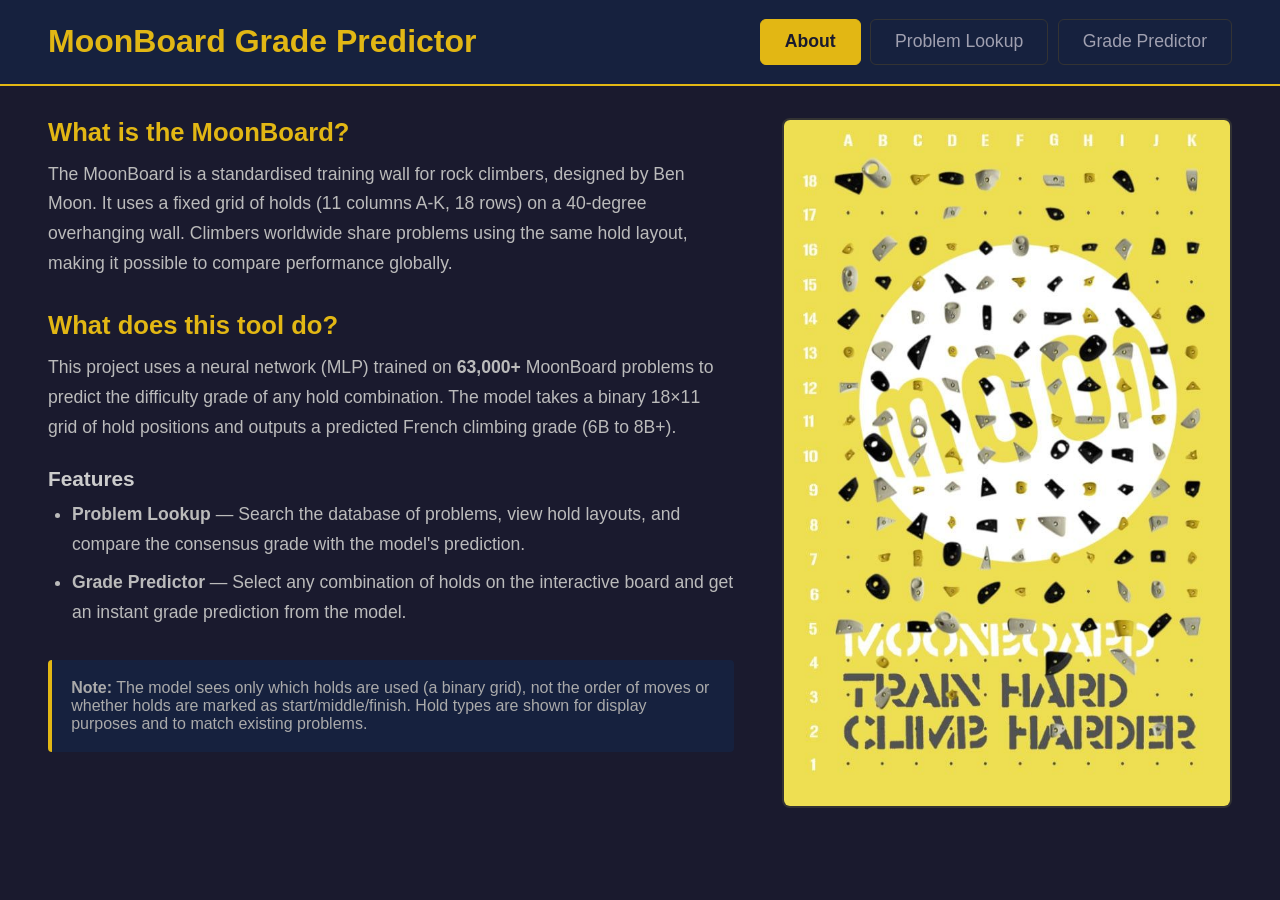
==== docs/index.html @ d5d6dbaf "Add static GitHub Pages build (in-browser inference, no backend) Eliminate the FastAPI/TensorFlow ba" ====
<!DOCTYPE html>
<html lang="en">
<head>
  <meta charset="UTF-8">
  <meta name="viewport" content="width=device-width, initial-scale=1.0">
  <title>MoonBoard Grade Predictor</title>
  <link rel="stylesheet" href="css/style.css">
</head>
<body>
  <header>
    <h1>MoonBoard Grade Predictor</h1>
    <nav>
      <button class="nav-btn active" data-view="about">About</button>
      <button class="nav-btn" data-view="lookup">Problem Lookup</button>
      <button class="nav-btn" data-view="create">Grade Predictor</button>
    </nav>
  </header>

  <!-- About View -->
  <main id="view-about" class="view active">
    <div class="about-content">
      <div class="about-text">
        <h2>What is the MoonBoard?</h2>
        <p>The MoonBoard is a standardised training wall for rock climbers, designed by Ben Moon.
           It uses a fixed grid of holds (11 columns A-K, 18 rows) on a 40-degree overhanging wall.
           Climbers worldwide share problems using the same hold layout, making it possible to
           compare performance globally.</p>
        <h2>What does this tool do?</h2>
        <p>This project uses a neural network (MLP) trained on <strong id="stat-total">63,000+</strong>
           MoonBoard problems to predict the difficulty grade of any hold combination.
           The model takes a binary 18&times;11 grid of hold positions and outputs a predicted
           French climbing grade (6B to 8B+).</p>
        <h3>Features</h3>
        <ul>
          <li><strong>Problem Lookup</strong> &mdash; Search the database of problems, view hold layouts,
              and compare the consensus grade with the model's prediction.</li>
          <li><strong>Grade Predictor</strong> &mdash; Select any combination of holds on the interactive
              board and get an instant grade prediction from the model.</li>
        </ul>
        <div class="about-note">
          <strong>Note:</strong> The model sees only which holds are used (a binary grid),
          not the order of moves or whether holds are marked as start/middle/finish.
          Hold types are shown for display purposes and to match existing problems.
        </div>
      </div>
      <div class="about-image">
        <img src="assets/mbsetup-2016.jpg" alt="MoonBoard 2016 Setup" />
      </div>
    </div>
  </main>

  <!-- Lookup View -->
  <main id="view-lookup" class="view">
    <div class="lookup-layout">
      <div class="lookup-sidebar">
        <div class="search-controls">
          <input type="text" id="search-input" placeholder="Search problems..." />
          <div class="filter-row">
            <select id="grade-filter">
              <option value="">All grades</option>
            </select>
            <label class="checkbox-label">
              <input type="checkbox" id="benchmark-filter" /> Benchmark
            </label>
          </div>
        </div>
        <div id="results-list" class="results-list"></div>
        <div id="pagination" class="pagination"></div>
      </div>
      <div class="lookup-main">
        <div class="board-container" id="lookup-board-container">
          <img id="lookup-board-img" src="assets/mbsetup-2016.jpg" alt="MoonBoard" />
          <canvas id="lookup-board-canvas"></canvas>
        </div>
        <div id="problem-details" class="problem-details">
          <p class="placeholder-text">Select a problem from the list to view details.</p>
        </div>
      </div>
    </div>
  </main>

  <!-- Create View -->
  <main id="view-create" class="view">
    <div class="create-layout">
      <div class="create-main">
        <div class="board-container" id="create-board-container">
          <img id="create-board-img" src="assets/mbsetup-2016.jpg" alt="MoonBoard" />
          <canvas id="create-board-canvas"></canvas>
        </div>
        <div class="hold-type-selector">
          <span>Hold type:</span>
          <label><input type="radio" name="hold-type" value="start" /> Start</label>
          <label><input type="radio" name="hold-type" value="middle" checked /> Middle</label>
          <label><input type="radio" name="hold-type" value="end" /> Finish</label>
        </div>
      </div>
      <div class="create-sidebar">
        <h3>Selected Holds</h3>
        <div id="selected-holds-list" class="selected-holds-list"></div>
        <button id="predict-btn" class="predict-btn" disabled>Predict Grade</button>
        <button id="clear-btn" class="clear-btn">Clear All</button>
        <div id="prediction-result" class="prediction-result"></div>
      </div>
    </div>
  </main>

  <script type="module" src="js/app.js"></script>
</body>
</html>
---- docs/css/style.css ----
/* --- Reset & Base --- */
*, *::before, *::after { box-sizing: border-box; margin: 0; padding: 0; }

body {
  font-family: -apple-system, BlinkMacSystemFont, "Segoe UI", Roboto, sans-serif;
  background: #1a1a2e;
  color: #e0e0e0;
  min-height: 100vh;
  font-size: 16px;
}

/* --- Header --- */
header {
  background: #16213e;
  padding: 1.2rem 3rem;
  display: flex;
  align-items: center;
  justify-content: space-between;
  border-bottom: 2px solid #e2b714;
}

header h1 {
  font-size: 2rem;
  color: #e2b714;
  font-weight: 700;
}

nav { display: flex; gap: 0.6rem; }

.nav-btn {
  background: transparent;
  color: #a0a0b0;
  border: 1px solid #333;
  padding: 0.7rem 1.5rem;
  border-radius: 6px;
  cursor: pointer;
  font-size: 1.1rem;
  transition: all 0.2s;
}
.nav-btn:hover { color: #fff; border-color: #e2b714; }
.nav-btn.active { background: #e2b714; color: #1a1a2e; border-color: #e2b714; font-weight: 600; }

/* --- Views --- */
.view { display: none; padding: 2rem 3rem; }
.view.active { display: block; }

/* --- About --- */
.about-content {
  display: grid;
  grid-template-columns: 1fr 450px;
  gap: 3rem;
  max-width: 1400px;
  margin: 0 auto;
}
.about-text h2 { color: #e2b714; margin: 2rem 0 0.8rem; font-size: 1.6rem; }
.about-text h2:first-child { margin-top: 0; }
.about-text h3 { color: #ccc; margin: 1.5rem 0 0.6rem; font-size: 1.3rem; }
.about-text p, .about-text li { line-height: 1.7; color: #bbb; font-size: 1.1rem; }
.about-text ul { padding-left: 1.5rem; }
.about-text li { margin-bottom: 0.5rem; }
.about-note {
  margin-top: 2rem;
  padding: 1.2rem;
  background: #16213e;
  border-left: 4px solid #e2b714;
  border-radius: 4px;
  font-size: 1rem;
  color: #aaa;
}
.about-image img {
  width: 100%;
  border-radius: 8px;
  border: 2px solid #333;
}

/* --- Board Container (shared) --- */
.board-container {
  position: relative;
  display: inline-block;
  line-height: 0;
  max-width: 650px;
}
.board-container img {
  display: block;
  width: 100%;
  border-radius: 6px;
  border: 2px solid #333;
}
.board-container canvas {
  position: absolute;
  top: 0;
  left: 0;
  pointer-events: auto;
  cursor: crosshair;
  /* sized by JS to match image exactly */
}

/* --- Lookup View --- */
.lookup-layout {
  display: grid;
  grid-template-columns: 340px 1fr;
  gap: 1.5rem;
  max-width: 1300px;
  margin: 0 auto;
}
.lookup-main .board-container { max-width: 480px; }

.search-controls { margin-bottom: 1rem; }
.search-controls input[type="text"] {
  width: 100%;
  padding: 0.6rem 0.8rem;
  background: #16213e;
  border: 1px solid #333;
  border-radius: 4px;
  color: #e0e0e0;
  font-size: 1rem;
  margin-bottom: 0.5rem;
}
.search-controls input[type="text"]:focus { outline: none; border-color: #e2b714; }

.filter-row {
  display: flex;
  gap: 0.8rem;
  align-items: center;
}
.filter-row select {
  flex: 1;
  padding: 0.4rem;
  background: #16213e;
  border: 1px solid #333;
  border-radius: 4px;
  color: #e0e0e0;
  font-size: 0.9rem;
}
.checkbox-label {
  display: flex;
  align-items: center;
  gap: 0.3rem;
  font-size: 0.9rem;
  color: #aaa;
  white-space: nowrap;
  cursor: pointer;
}

.results-list {
  max-height: 65vh;
  overflow-y: auto;
  border: 1px solid #333;
  border-radius: 6px;
}

.result-item {
  padding: 0.6rem 0.8rem;
  border-bottom: 1px solid #222;
  cursor: pointer;
  transition: background 0.15s;
}
.result-item:hover { background: #16213e; }
.result-item.selected { background: #1a3a5c; border-left: 3px solid #e2b714; }
.result-item .result-name {
  font-size: 0.95rem;
  color: #ddd;
  white-space: nowrap;
  overflow: hidden;
  text-overflow: ellipsis;
}
.result-item .result-meta {
  font-size: 0.8rem;
  color: #888;
  margin-top: 0.2rem;
}

.pagination {
  display: flex;
  justify-content: center;
  align-items: center;
  gap: 0.5rem;
  padding: 0.8rem;
  font-size: 0.85rem;
  color: #888;
}
.pagination button {
  background: #16213e;
  border: 1px solid #333;
  color: #aaa;
  padding: 0.3rem 0.6rem;
  border-radius: 4px;
  cursor: pointer;
  font-size: 0.85rem;
}
.pagination button:hover { border-color: #e2b714; color: #fff; }
.pagination button:disabled { opacity: 0.3; cursor: default; }

.lookup-main {
  display: flex;
  flex-direction: column;
  gap: 1.5rem;
}

.problem-details {
  background: #16213e;
  border-radius: 6px;
  padding: 1.2rem;
  border: 1px solid #333;
}
.placeholder-text { color: #666; font-style: italic; font-size: 0.95rem; }

.detail-grid {
  display: grid;
  grid-template-columns: 1fr 1fr;
  gap: 0.5rem 1.5rem;
}
.detail-item label {
  font-size: 0.75rem;
  color: #888;
  text-transform: uppercase;
  letter-spacing: 0.05em;
}
.detail-item .value {
  font-size: 1rem;
  color: #e0e0e0;
  font-weight: 500;
}
.detail-item .value.grade {
  color: #e2b714;
  font-weight: 700;
  font-size: 1.15rem;
}
.detail-name {
  grid-column: 1 / -1;
  margin-bottom: 0.4rem;
}
.detail-name .value {
  font-size: 1.2rem;
  color: #fff;
}
.detail-holds-list {
  grid-column: 1 / -1;
}
.hold-tag {
  display: inline-block;
  padding: 0.15rem 0.4rem;
  border-radius: 3px;
  font-size: 0.8rem;
  margin: 0.15rem 0.1rem;
}
.hold-tag.start { background: rgba(76, 175, 80, 0.25); color: #4caf50; }
.hold-tag.middle { background: rgba(33, 150, 243, 0.25); color: #2196f3; }
.hold-tag.end { background: rgba(244, 67, 54, 0.25); color: #f44336; }

/* --- Create View --- */
.create-layout {
  display: grid;
  grid-template-columns: 1fr 380px;
  gap: 2rem;
  max-width: 1300px;
  margin: 0 auto;
}
.create-main {
  display: flex;
  flex-direction: column;
  align-items: center;
  gap: 1.2rem;
}

.hold-type-selector {
  display: flex;
  align-items: center;
  gap: 1.2rem;
  font-size: 1.1rem;
  color: #aaa;
}
.hold-type-selector label {
  display: flex;
  align-items: center;
  gap: 0.4rem;
  cursor: pointer;
}

.create-sidebar {
  display: flex;
  flex-direction: column;
  gap: 1rem;
}
.create-sidebar h3 { color: #e2b714; font-size: 1.3rem; }

.selected-holds-list {
  background: #16213e;
  border: 1px solid #333;
  border-radius: 6px;
  min-height: 200px;
  max-height: 45vh;
  overflow-y: auto;
  padding: 0.6rem;
}

.hold-chip {
  display: flex;
  justify-content: space-between;
  align-items: center;
  padding: 0.5rem 0.8rem;
  margin-bottom: 0.4rem;
  border-radius: 4px;
  font-size: 1.05rem;
}
.hold-chip.start { background: rgba(76, 175, 80, 0.2); color: #4caf50; }
.hold-chip.middle { background: rgba(33, 150, 243, 0.2); color: #2196f3; }
.hold-chip.end { background: rgba(244, 67, 54, 0.2); color: #f44336; }
.hold-chip button {
  background: none;
  border: none;
  color: inherit;
  cursor: pointer;
  font-size: 1.2rem;
  opacity: 0.6;
}
.hold-chip button:hover { opacity: 1; }

.predict-btn, .clear-btn {
  padding: 0.9rem;
  border: none;
  border-radius: 6px;
  font-size: 1.15rem;
  cursor: pointer;
  font-weight: 600;
}
.predict-btn {
  background: #e2b714;
  color: #1a1a2e;
}
.predict-btn:disabled { opacity: 0.4; cursor: default; }
.predict-btn:not(:disabled):hover { background: #f0c830; }
.clear-btn {
  background: transparent;
  border: 1px solid #555;
  color: #aaa;
}
.clear-btn:hover { border-color: #f44336; color: #f44336; }

.prediction-result {
  background: #16213e;
  border-radius: 8px;
  padding: 1.5rem;
  border: 1px solid #333;
}
.prediction-result:empty { display: none; }
.predicted-grade {
  font-size: 3rem;
  font-weight: 700;
  color: #e2b714;
  text-align: center;
  margin-bottom: 0.3rem;
}
.predicted-numeric {
  font-size: 1rem;
  color: #888;
  text-align: center;
  margin-bottom: 1rem;
}
.match-info {
  border-top: 1px solid #333;
  padding-top: 1rem;
  font-size: 1rem;
}
.match-info h4 { color: #4caf50; margin-bottom: 0.5rem; font-size: 1.1rem; }
.match-item {
  padding: 0.5rem 0;
  border-bottom: 1px solid #222;
}
.match-item:last-child { border-bottom: none; }

/* --- Responsive --- */
@media (max-width: 1000px) {
  header { flex-direction: column; gap: 0.8rem; padding: 1rem 1.5rem; }
  .view { padding: 1.5rem; }
  .about-content { grid-template-columns: 1fr; }
  .lookup-layout { grid-template-columns: 1fr; }
  .create-layout { grid-template-columns: 1fr; }
  .lookup-sidebar { order: 2; }
  .lookup-main { order: 1; }
}
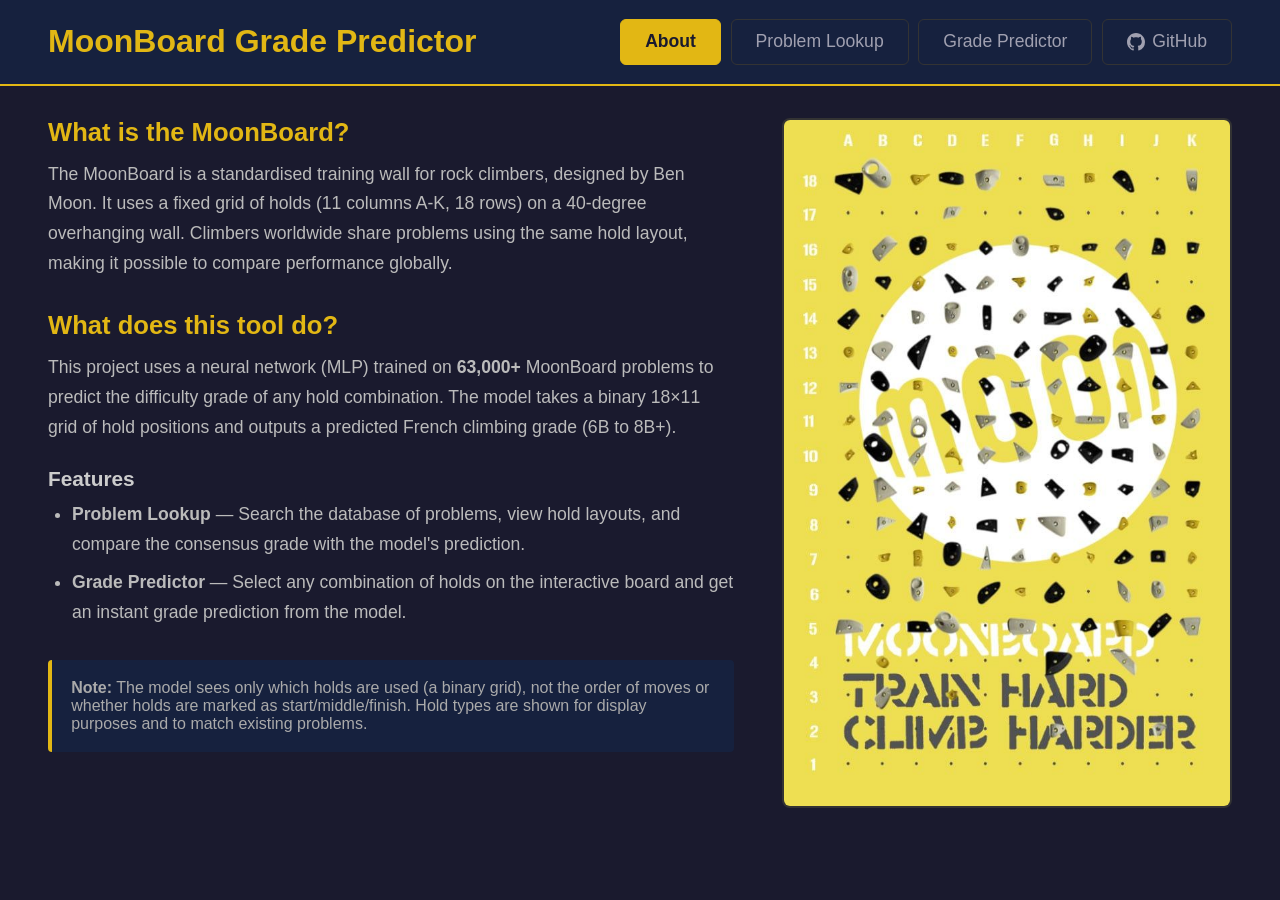
==== commit db917f3c: "Add GitHub link to site header Co-Authored-By: Claude Opus 4.8 <noreply@anthropic.com>" ====
--- a/docs/index.html
+++ b/docs/index.html
@@ -13,6 +13,19 @@
       <button class="nav-btn active" data-view="about">About</button>
       <button class="nav-btn" data-view="lookup">Problem Lookup</button>
       <button class="nav-btn" data-view="create">Grade Predictor</button>
+      <a class="nav-btn github-link" href="https://github.com/cjensen506/moonboard"
+         target="_blank" rel="noopener" title="View source on GitHub">
+        <svg viewBox="0 0 16 16" width="18" height="18" aria-hidden="true" fill="currentColor">
+          <path d="M8 0C3.58 0 0 3.58 0 8c0 3.54 2.29 6.53 5.47 7.59.4.07.55-.17.55-.38
+            0-.19-.01-.82-.01-1.49-2.01.37-2.53-.49-2.69-.94-.09-.23-.48-.94-.82-1.13-.28-.15-.68-.52-.01-.53.63-.01
+            1.08.58 1.23.82.72 1.21 1.87.87 2.33.66.07-.52.28-.87.51-1.07-1.78-.2-3.64-.89-3.64-3.95
+            0-.87.31-1.59.82-2.15-.08-.2-.36-1.02.08-2.12 0 0 .67-.21 2.2.82.64-.18 1.32-.27 2-.27.68 0
+            1.36.09 2 .27 1.53-1.04 2.2-.82 2.2-.82.44 1.1.16 1.92.08 2.12.51.56.82 1.27.82 2.15 0
+            3.07-1.87 3.75-3.65 3.95.29.25.54.73.54 1.48 0 1.07-.01 1.93-.01 2.2 0
+            .21.15.46.55.38A8.01 8.01 0 0016 8c0-4.42-3.58-8-8-8z"/>
+        </svg>
+        <span>GitHub</span>
+      </a>
     </nav>
   </header>
 
--- a/docs/css/style.css
+++ b/docs/css/style.css
@@ -39,6 +39,7 @@
 }
 .nav-btn:hover { color: #fff; border-color: #e2b714; }
 .nav-btn.active { background: #e2b714; color: #1a1a2e; border-color: #e2b714; font-weight: 600; }
+.github-link { display: inline-flex; align-items: center; gap: 0.45rem; text-decoration: none; }
 
 /* --- Views --- */
 .view { display: none; padding: 2rem 3rem; }
